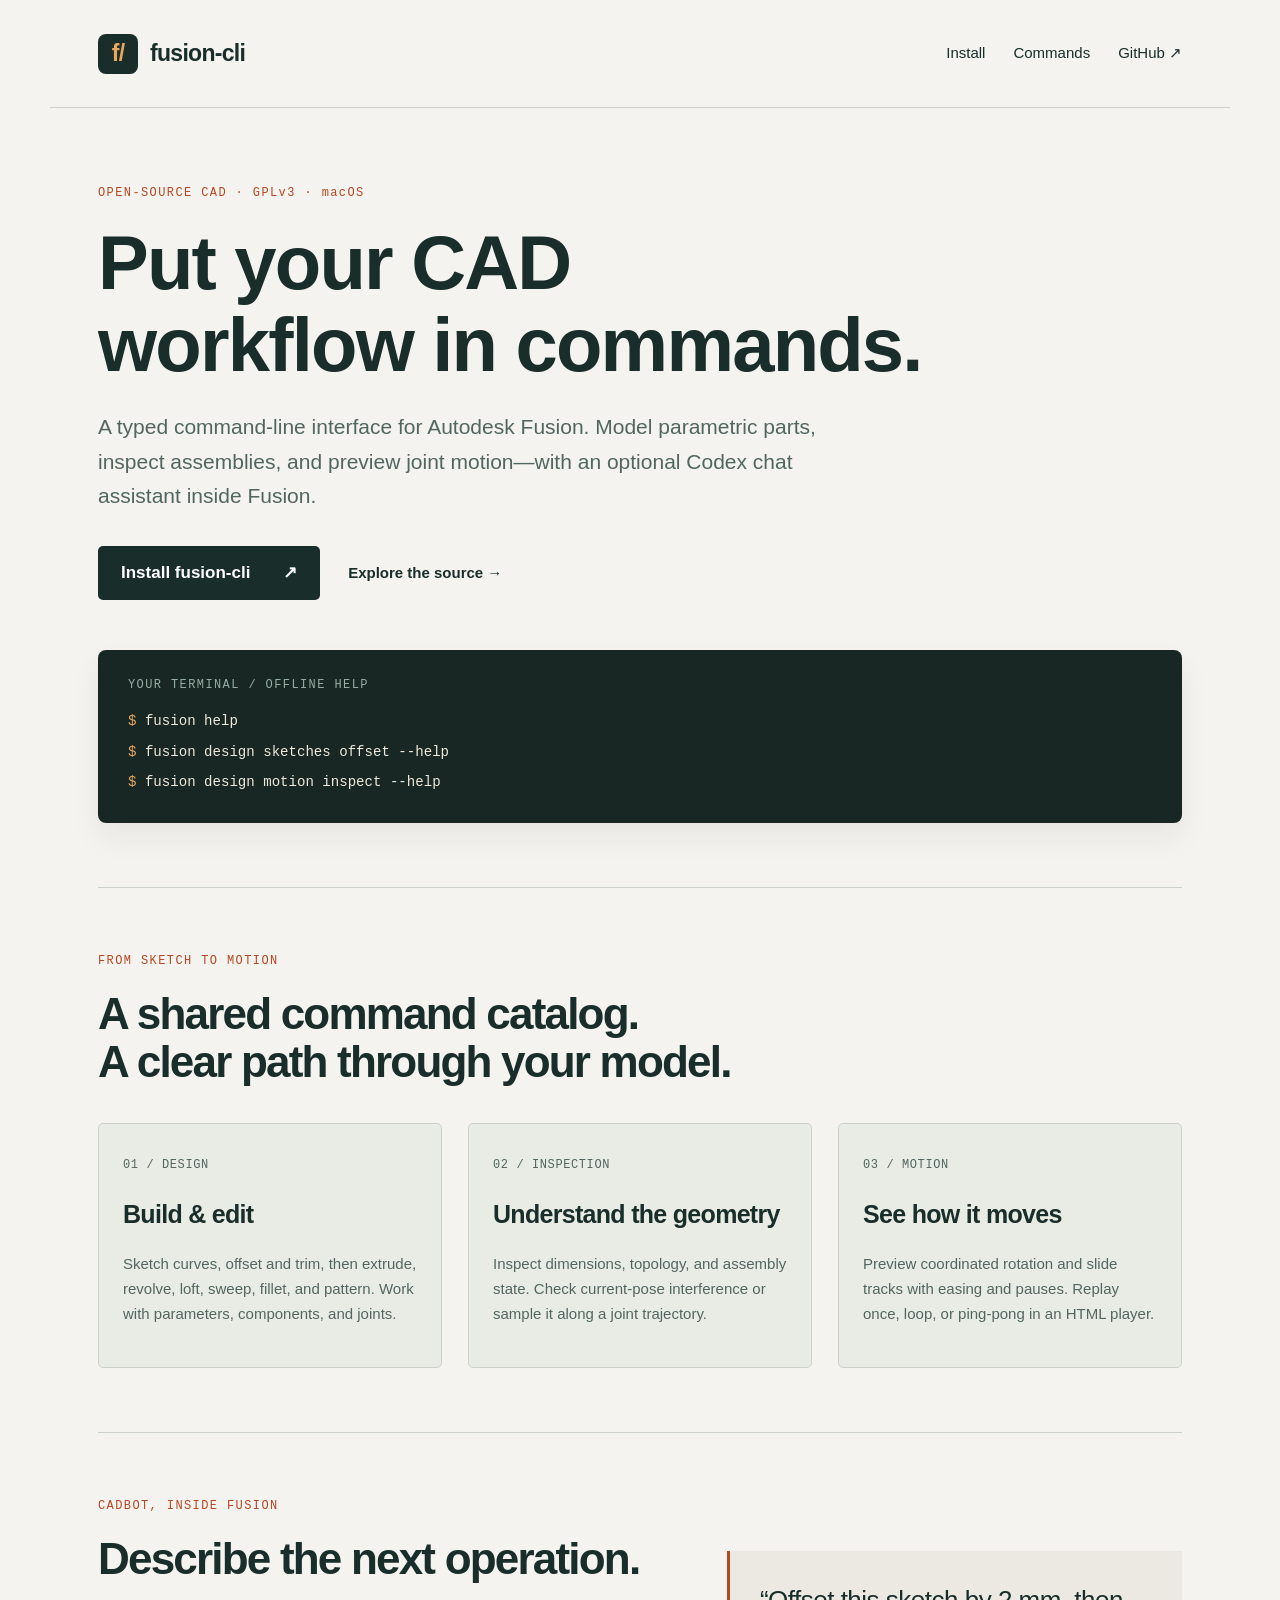
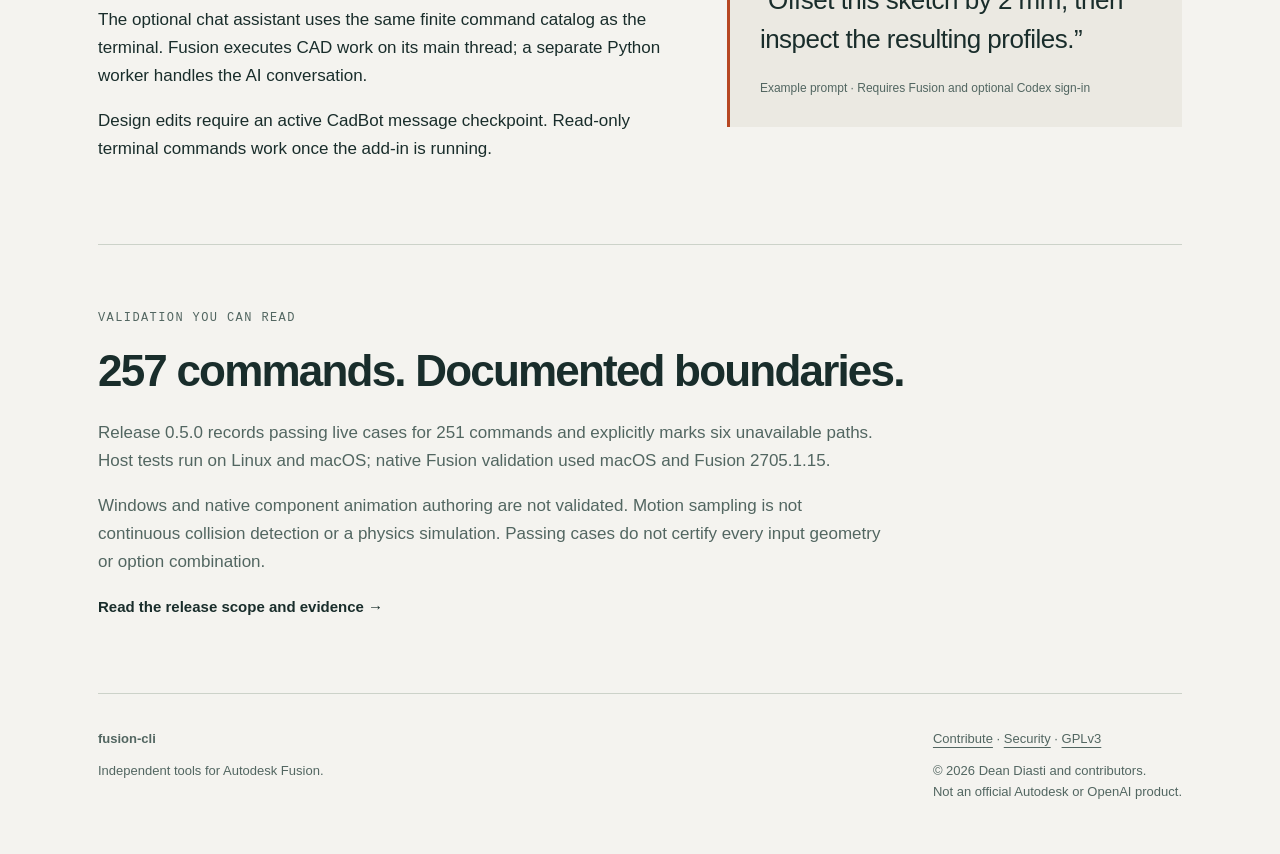
==== site/index.html @ 431b4439 "Publish searchable documentation and Homebrew installation guide" ====
<!doctype html>
<html lang="en"><head><meta charset="utf-8"><meta name="viewport" content="width=device-width, initial-scale=1"><title>fusion-cli — Open-source CLI for Autodesk Fusion CAD</title><meta name="description" content="Build parametric parts, inspect assemblies, and preview joint motion with fusion-cli, a GPLv3 command-line interface and optional AI assistant for Autodesk Fusion."><meta name="robots" content="index,follow"><link rel="canonical" href="https://deandiasti.github.io/fusion-cli/"><meta property="og:type" content="website"><meta property="og:title" content="fusion-cli — Open-source CLI for Autodesk Fusion CAD"><meta property="og:description" content="Build parametric parts, inspect assemblies, and preview joint motion with fusion-cli, a GPLv3 command-line interface and optional AI assistant for Autodesk Fusion."><meta property="og:url" content="https://deandiasti.github.io/fusion-cli/"><meta property="og:site_name" content="fusion-cli"><meta name="twitter:card" content="summary"><meta name="theme-color" content="#f4f3ef"><link rel="icon" href="./assets/favicon.svg" type="image/svg+xml"><link rel="stylesheet" href="./assets/style.css"><script type="application/ld+json">{"@context": "https://schema.org", "@type": ["SoftwareApplication", "SoftwareSourceCode"], "name": "fusion-cli \u2014 Open-source CLI for Autodesk Fusion CAD", "url": "https://deandiasti.github.io/fusion-cli/", "description": "Build parametric parts, inspect assemblies, and preview joint motion with fusion-cli, a GPLv3 command-line interface and optional AI assistant for Autodesk Fusion.", "applicationCategory": "DesignApplication", "operatingSystem": "macOS", "softwareVersion": "0.5.0", "license": "https://github.com/DeanDiasti/fusion-cli/blob/main/LICENSE", "isAccessibleForFree": true, "codeRepository": "https://github.com/DeanDiasti/fusion-cli", "downloadUrl": "https://deandiasti.github.io/fusion-cli/install/"}</script></head><body>
<a class="skip" href="#main">Skip to content</a><header><a class="brand" href="./"><span class="mark" aria-hidden="true">f/</span>fusion-cli</a><nav aria-label="Main navigation"><a href="./install/">Install</a><a href="./commands/">Commands</a><a href="https://github.com/DeanDiasti/fusion-cli">GitHub <span aria-hidden="true">↗</span></a></nav></header><main id="main">
<section class="hero"><p class="eyebrow">OPEN-SOURCE CAD · GPLv3 · macOS</p><h1>Put your CAD<br>workflow in commands.</h1><p class="lead">A typed command-line interface for Autodesk Fusion. Model parametric parts, inspect assemblies, and preview joint motion—with an optional Codex chat assistant inside Fusion.</p><div class="actions"><a class="button" href="install/">Install fusion-cli <span aria-hidden="true">↗</span></a><a class="text-link" href="https://github.com/DeanDiasti/fusion-cli">Explore the source →</a></div><div class="terminal"><div class="terminal-label">YOUR TERMINAL / OFFLINE HELP</div><pre><code><span>$</span> fusion help
<span>$</span> fusion design sketches offset --help
<span>$</span> fusion design motion inspect --help</code></pre></div></section>
<section><p class="eyebrow">FROM SKETCH TO MOTION</p><h2>A shared command catalog.<br>A clear path through your model.</h2><div class="cards"><article><span class="number">01 / DESIGN</span><h3>Build &amp; edit</h3><p>Sketch curves, offset and trim, then extrude, revolve, loft, sweep, fillet, and pattern. Work with parameters, components, and joints.</p></article><article><span class="number">02 / INSPECTION</span><h3>Understand the geometry</h3><p>Inspect dimensions, topology, and assembly state. Check current-pose interference or sample it along a joint trajectory.</p></article><article><span class="number">03 / MOTION</span><h3>See how it moves</h3><p>Preview coordinated rotation and slide tracks with easing and pauses. Replay once, loop, or ping-pong in an HTML player.</p></article></div></section>
<section class="split"><div><p class="eyebrow">CADBOT, INSIDE FUSION</p><h2>Describe the next operation.</h2><p>The optional chat assistant uses the same finite command catalog as the terminal. Fusion executes CAD work on its main thread; a separate Python worker handles the AI conversation.</p><p>Design edits require an active CadBot message checkpoint. Read-only terminal commands work once the add-in is running.</p></div><blockquote>“Offset this sketch by 2 mm, then inspect the resulting profiles.”<small>Example prompt · Requires Fusion and optional Codex sign-in</small></blockquote></section>
<section class="evidence"><p class="eyebrow">VALIDATION YOU CAN READ</p><h2>257 commands. Documented boundaries.</h2><p>Release 0.5.0 records passing live cases for 251 commands and explicitly marks six unavailable paths. Host tests run on Linux and macOS; native Fusion validation used macOS and Fusion 2705.1.15.</p><p>Windows and native component animation authoring are not validated. Motion sampling is not continuous collision detection or a physics simulation. Passing cases do not certify every input geometry or option combination.</p><a class="text-link" href="https://github.com/DeanDiasti/fusion-cli/blob/main/docs/release-0.5.0.md">Read the release scope and evidence →</a></section></main><footer><div><strong>fusion-cli</strong><p>Independent tools for Autodesk Fusion.</p></div><div><a href="https://github.com/DeanDiasti/fusion-cli/blob/main/CONTRIBUTING.md">Contribute</a> · <a href="https://github.com/DeanDiasti/fusion-cli/blob/main/SECURITY.md">Security</a> · <a href="https://github.com/DeanDiasti/fusion-cli/blob/main/LICENSE">GPLv3</a><p>© 2026 Dean Diasti and contributors.<br>Not an official Autodesk or OpenAI product.</p></div></footer></body></html>
---- site/assets/style.css ----
:root{color-scheme:light;--paper:#f4f3ef;--ink:#192d2b;--muted:#526661;--line:#ccd2c9;--accent:#b64722;--dark:#182724}*{box-sizing:border-box}body{margin:0;background:var(--paper);color:var(--ink);font:17px/1.65 -apple-system,BlinkMacSystemFont,"Segoe UI",sans-serif}a{color:inherit;text-underline-offset:4px}header,main,footer{max-width:1180px;margin:auto;padding:0 48px}header{height:108px;display:flex;align-items:center;justify-content:space-between;border-bottom:1px solid var(--line)}.brand{display:flex;align-items:center;gap:12px;font-weight:750;font-size:23px;text-decoration:none;letter-spacing:-.7px}.mark{background:var(--ink);color:#e9a65d;display:grid;place-items:center;width:40px;height:40px;border-radius:8px}nav{display:flex;gap:28px;font-size:15px}nav a{text-decoration:none}nav a:hover,.text-link:hover{color:var(--accent)}section{padding:64px 0;border-bottom:1px solid var(--line)}.hero{padding-top:76px}.eyebrow,.number,.terminal-label{font:12px/1.5 ui-monospace,SFMono-Regular,Consolas,monospace;letter-spacing:1.4px}.eyebrow{color:var(--accent);margin:0 0 20px}h1,h2,h3{line-height:1.08;letter-spacing:-1.8px;margin:0 0 24px}h1{font-size:clamp(44px,6.2vw,76px);max-width:880px;font-weight:650}h2{font-size:clamp(32px,3.5vw,44px);font-weight:600}h3{font-size:25px;letter-spacing:-.7px;margin-top:24px}.lead{font-size:21px;max-width:725px;color:var(--muted);line-height:1.65}p{max-width:790px}.actions{display:flex;gap:28px;align-items:center;flex-wrap:wrap;margin:32px 0}.button{background:var(--ink);color:white;text-decoration:none;padding:13px 23px;border-radius:5px;font-weight:600}.button span{margin-left:28px}.button:hover{background:#29453d}.text-link{font-size:15px;font-weight:650;text-decoration:none}.terminal{background:var(--dark);color:#eee9dc;margin-top:50px;padding:26px 30px;border-radius:8px;box-shadow:0 14px 30px #18272410}.terminal-label{color:#95afa3;margin-bottom:12px}.terminal pre{margin:0;font-size:16px;line-height:1.9}.terminal code span{color:#e9a65d}pre{overflow-x:auto;max-width:100%;white-space:pre;tab-size:2}code{font-family:ui-monospace,SFMono-Regular,Consolas,monospace;font-size:.88em}p code{background:#e7e9e1;padding:2px 5px;border-radius:3px}.code{background:#e8ebe3;border:1px solid var(--line);border-radius:6px;padding:22px 26px;line-height:1.9;margin:24px 0}.cards{display:grid;grid-template-columns:repeat(3,minmax(0,1fr));gap:26px;margin-top:38px}.cards article{padding:25px 24px;background:#e9ece4;border:1px solid var(--line);border-radius:5px}.cards p{font-size:15px;color:var(--muted)}.number{color:var(--muted);letter-spacing:.6px}.split{display:grid;grid-template-columns:1.25fr 1fr;gap:60px;align-items:center}blockquote{margin:0;padding:30px;border-left:3px solid var(--accent);font-size:26px;line-height:1.5;letter-spacing:-.5px;background:#ebe9e2}blockquote small{display:block;margin-top:20px;font-size:12px;color:var(--muted);letter-spacing:0}.evidence{padding-bottom:72px}.evidence p{color:var(--muted)}.page-intro{padding-top:72px}ul{padding-left:24px;max-width:820px}li{margin:10px 0}footer{display:flex;justify-content:space-between;gap:35px;padding-top:34px;padding-bottom:42px;font-size:13px;color:var(--muted)}footer p{margin:10px 0}.skip{position:absolute;left:16px;top:-100px;background:var(--ink);color:white;padding:10px;z-index:1}.skip:focus{top:8px}:focus-visible{outline:3px solid var(--accent);outline-offset:5px}@media(max-width:760px){header,main,footer{padding-left:22px;padding-right:22px}header{height:88px}nav{gap:16px;font-size:13px}.brand{font-size:20px;gap:8px}.mark{width:32px;height:32px}section{padding:44px 0}.hero,.page-intro{padding-top:50px}.lead{font-size:18px}.cards,.split{grid-template-columns:1fr;gap:20px}.cards article{padding:22px}.terminal{padding:20px;margin-top:34px}.terminal pre{font-size:13px}.code{padding:17px;font-size:14px}footer{flex-direction:column;gap:14px;padding-top:26px;padding-bottom:30px}blockquote{font-size:23px}.actions{gap:20px}}@media(prefers-reduced-motion:reduce){*{scroll-behavior:auto}}
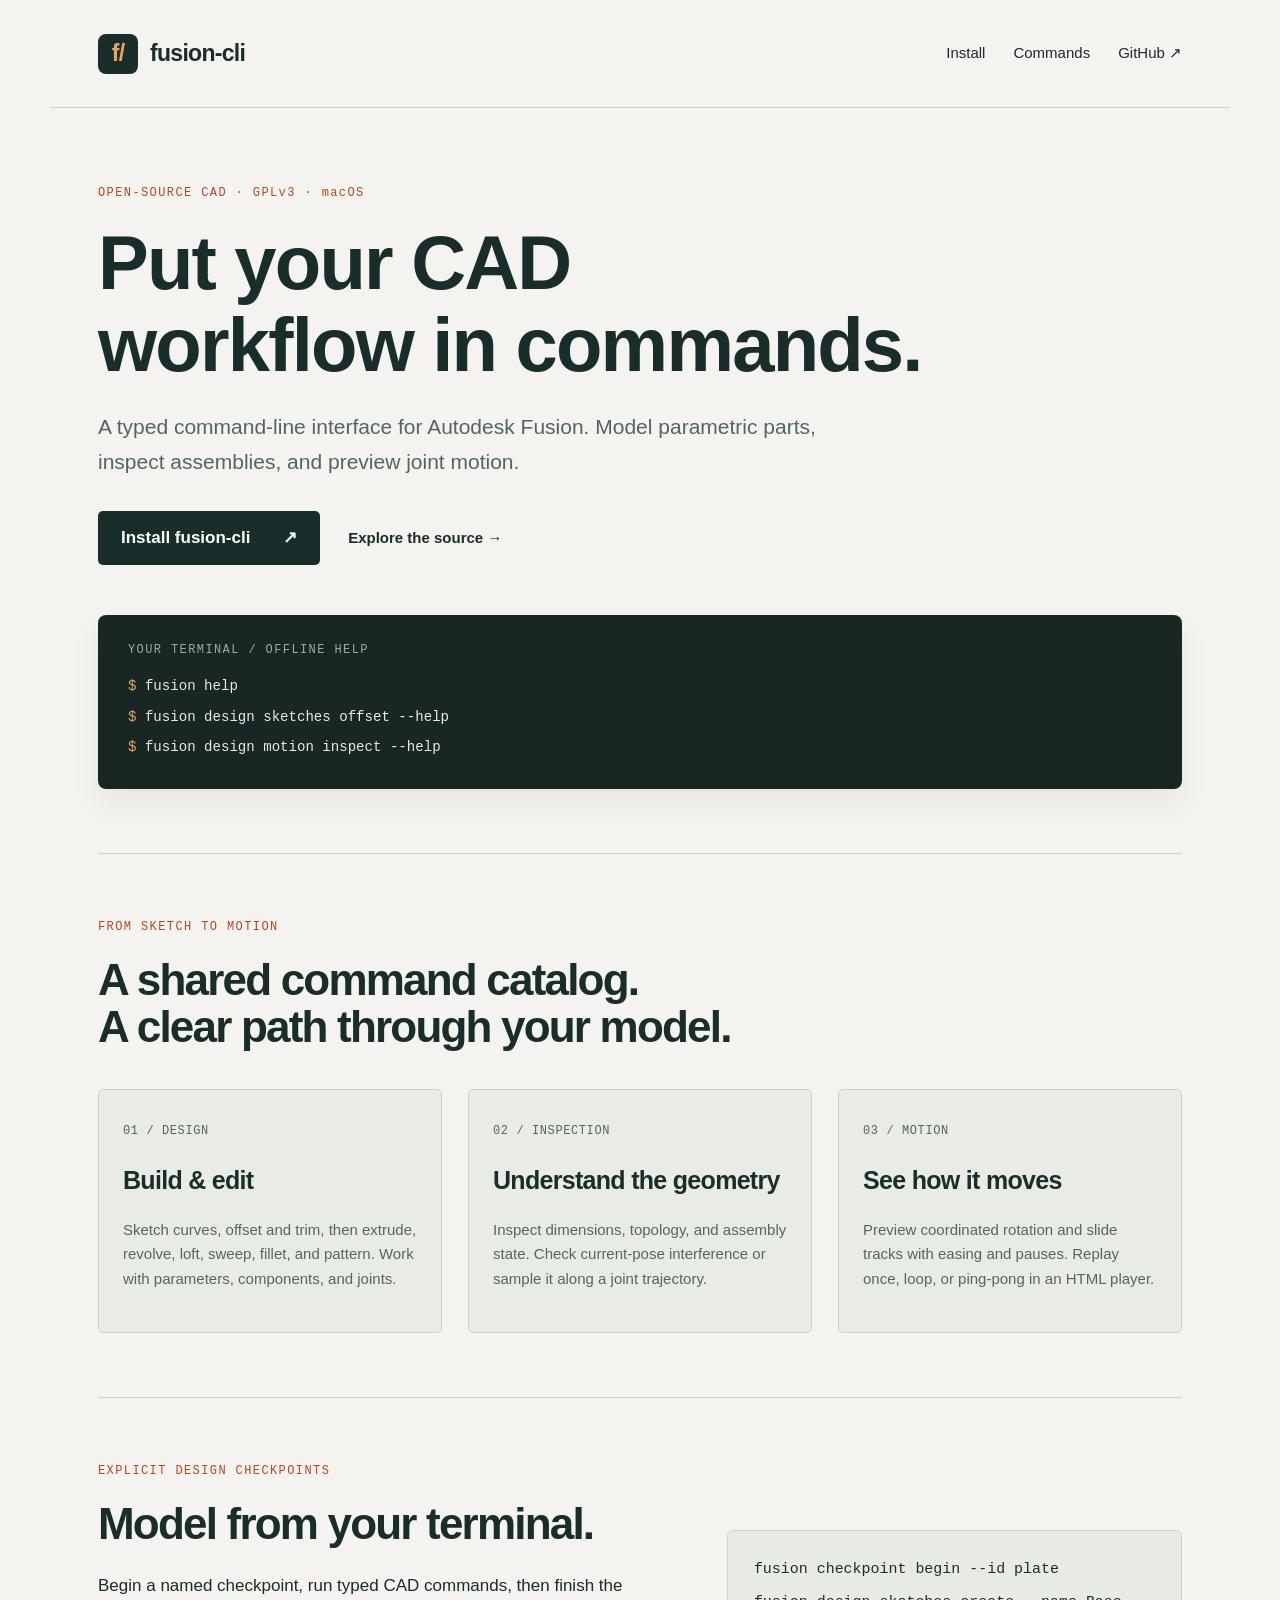
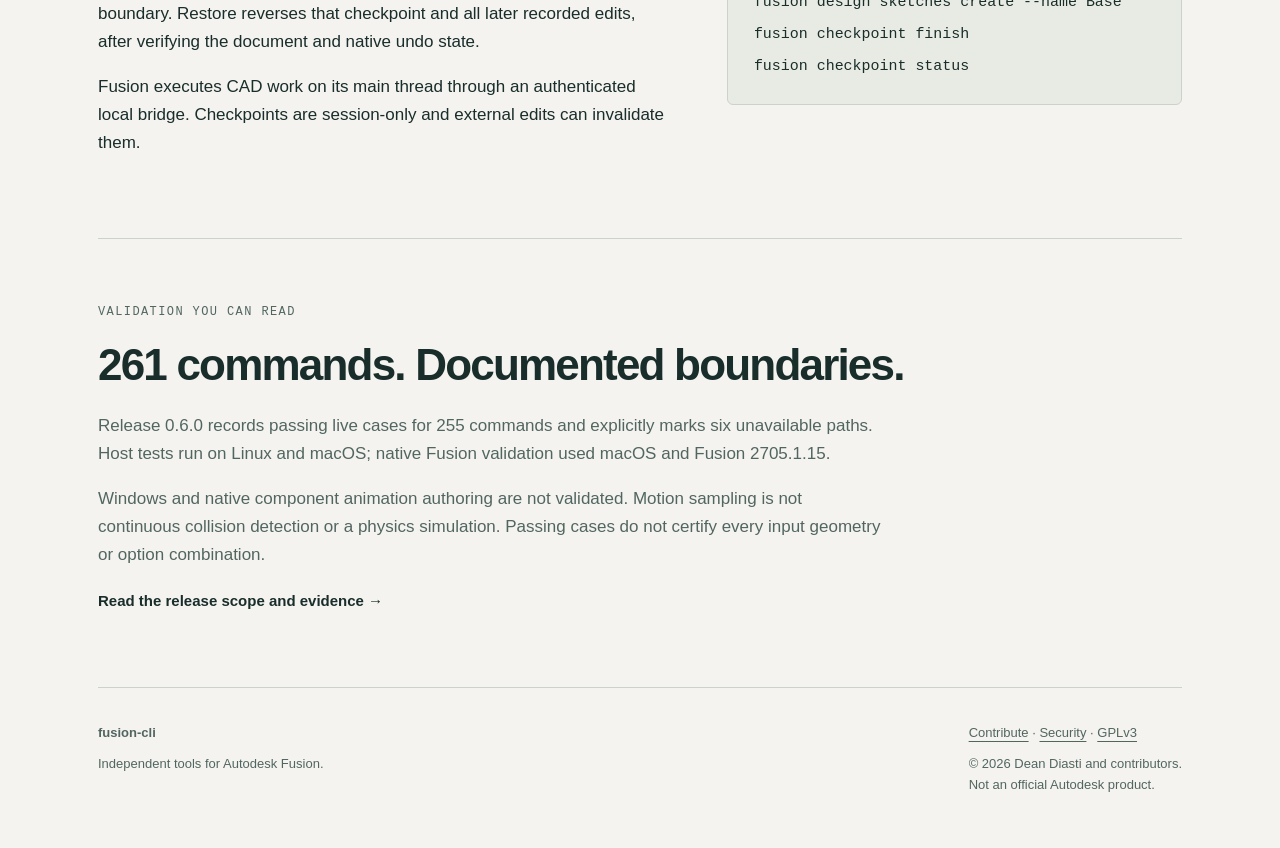
==== commit 9dc794b9: "Make fusion-cli a standalone CLI with explicit Design checkpoints" ====
--- a/site/index.html
+++ b/site/index.html
@@ -1,9 +1,12 @@
 <!doctype html>
-<html lang="en"><head><meta charset="utf-8"><meta name="viewport" content="width=device-width, initial-scale=1"><title>fusion-cli — Open-source CLI for Autodesk Fusion CAD</title><meta name="description" content="Build parametric parts, inspect assemblies, and preview joint motion with fusion-cli, a GPLv3 command-line interface and optional AI assistant for Autodesk Fusion."><meta name="robots" content="index,follow"><link rel="canonical" href="https://deandiasti.github.io/fusion-cli/"><meta property="og:type" content="website"><meta property="og:title" content="fusion-cli — Open-source CLI for Autodesk Fusion CAD"><meta property="og:description" content="Build parametric parts, inspect assemblies, and preview joint motion with fusion-cli, a GPLv3 command-line interface and optional AI assistant for Autodesk Fusion."><meta property="og:url" content="https://deandiasti.github.io/fusion-cli/"><meta property="og:site_name" content="fusion-cli"><meta name="twitter:card" content="summary"><meta name="theme-color" content="#f4f3ef"><link rel="icon" href="./assets/favicon.svg" type="image/svg+xml"><link rel="stylesheet" href="./assets/style.css"><script type="application/ld+json">{"@context": "https://schema.org", "@type": ["SoftwareApplication", "SoftwareSourceCode"], "name": "fusion-cli \u2014 Open-source CLI for Autodesk Fusion CAD", "url": "https://deandiasti.github.io/fusion-cli/", "description": "Build parametric parts, inspect assemblies, and preview joint motion with fusion-cli, a GPLv3 command-line interface and optional AI assistant for Autodesk Fusion.", "applicationCategory": "DesignApplication", "operatingSystem": "macOS", "softwareVersion": "0.5.0", "license": "https://github.com/DeanDiasti/fusion-cli/blob/main/LICENSE", "isAccessibleForFree": true, "codeRepository": "https://github.com/DeanDiasti/fusion-cli", "downloadUrl": "https://deandiasti.github.io/fusion-cli/install/"}</script></head><body>
+<html lang="en"><head><meta charset="utf-8"><meta name="viewport" content="width=device-width, initial-scale=1"><title>fusion-cli — Open-source CLI for Autodesk Fusion CAD</title><meta name="description" content="Build parametric parts, inspect assemblies, and preview joint motion with fusion-cli, a GPLv3 command-line interface and verified Design checkpoints for Autodesk Fusion."><meta name="robots" content="index,follow"><link rel="canonical" href="https://deandiasti.github.io/fusion-cli/"><meta property="og:type" content="website"><meta property="og:title" content="fusion-cli — Open-source CLI for Autodesk Fusion CAD"><meta property="og:description" content="Build parametric parts, inspect assemblies, and preview joint motion with fusion-cli, a GPLv3 command-line interface and verified Design checkpoints for Autodesk Fusion."><meta property="og:url" content="https://deandiasti.github.io/fusion-cli/"><meta property="og:site_name" content="fusion-cli"><meta name="twitter:card" content="summary"><meta name="theme-color" content="#f4f3ef"><link rel="icon" href="./assets/favicon.svg" type="image/svg+xml"><link rel="stylesheet" href="./assets/style.css"><script type="application/ld+json">{"@context": "https://schema.org", "@type": ["SoftwareApplication", "SoftwareSourceCode"], "name": "fusion-cli \u2014 Open-source CLI for Autodesk Fusion CAD", "url": "https://deandiasti.github.io/fusion-cli/", "description": "Build parametric parts, inspect assemblies, and preview joint motion with fusion-cli, a GPLv3 command-line interface and verified Design checkpoints for Autodesk Fusion.", "applicationCategory": "DesignApplication", "operatingSystem": "macOS", "softwareVersion": "0.6.0", "license": "https://github.com/DeanDiasti/fusion-cli/blob/main/LICENSE", "isAccessibleForFree": true, "codeRepository": "https://github.com/DeanDiasti/fusion-cli", "downloadUrl": "https://deandiasti.github.io/fusion-cli/install/"}</script></head><body>
 <a class="skip" href="#main">Skip to content</a><header><a class="brand" href="./"><span class="mark" aria-hidden="true">f/</span>fusion-cli</a><nav aria-label="Main navigation"><a href="./install/">Install</a><a href="./commands/">Commands</a><a href="https://github.com/DeanDiasti/fusion-cli">GitHub <span aria-hidden="true">↗</span></a></nav></header><main id="main">
-<section class="hero"><p class="eyebrow">OPEN-SOURCE CAD · GPLv3 · macOS</p><h1>Put your CAD<br>workflow in commands.</h1><p class="lead">A typed command-line interface for Autodesk Fusion. Model parametric parts, inspect assemblies, and preview joint motion—with an optional Codex chat assistant inside Fusion.</p><div class="actions"><a class="button" href="install/">Install fusion-cli <span aria-hidden="true">↗</span></a><a class="text-link" href="https://github.com/DeanDiasti/fusion-cli">Explore the source →</a></div><div class="terminal"><div class="terminal-label">YOUR TERMINAL / OFFLINE HELP</div><pre><code><span>$</span> fusion help
+<section class="hero"><p class="eyebrow">OPEN-SOURCE CAD · GPLv3 · macOS</p><h1>Put your CAD<br>workflow in commands.</h1><p class="lead">A typed command-line interface for Autodesk Fusion. Model parametric parts, inspect assemblies, and preview joint motion.</p><div class="actions"><a class="button" href="install/">Install fusion-cli <span aria-hidden="true">↗</span></a><a class="text-link" href="https://github.com/DeanDiasti/fusion-cli">Explore the source →</a></div><div class="terminal"><div class="terminal-label">YOUR TERMINAL / OFFLINE HELP</div><pre><code><span>$</span> fusion help
 <span>$</span> fusion design sketches offset --help
 <span>$</span> fusion design motion inspect --help</code></pre></div></section>
 <section><p class="eyebrow">FROM SKETCH TO MOTION</p><h2>A shared command catalog.<br>A clear path through your model.</h2><div class="cards"><article><span class="number">01 / DESIGN</span><h3>Build &amp; edit</h3><p>Sketch curves, offset and trim, then extrude, revolve, loft, sweep, fillet, and pattern. Work with parameters, components, and joints.</p></article><article><span class="number">02 / INSPECTION</span><h3>Understand the geometry</h3><p>Inspect dimensions, topology, and assembly state. Check current-pose interference or sample it along a joint trajectory.</p></article><article><span class="number">03 / MOTION</span><h3>See how it moves</h3><p>Preview coordinated rotation and slide tracks with easing and pauses. Replay once, loop, or ping-pong in an HTML player.</p></article></div></section>
-<section class="split"><div><p class="eyebrow">CADBOT, INSIDE FUSION</p><h2>Describe the next operation.</h2><p>The optional chat assistant uses the same finite command catalog as the terminal. Fusion executes CAD work on its main thread; a separate Python worker handles the AI conversation.</p><p>Design edits require an active CadBot message checkpoint. Read-only terminal commands work once the add-in is running.</p></div><blockquote>“Offset this sketch by 2 mm, then inspect the resulting profiles.”<small>Example prompt · Requires Fusion and optional Codex sign-in</small></blockquote></section>
-<section class="evidence"><p class="eyebrow">VALIDATION YOU CAN READ</p><h2>257 commands. Documented boundaries.</h2><p>Release 0.5.0 records passing live cases for 251 commands and explicitly marks six unavailable paths. Host tests run on Linux and macOS; native Fusion validation used macOS and Fusion 2705.1.15.</p><p>Windows and native component animation authoring are not validated. Motion sampling is not continuous collision detection or a physics simulation. Passing cases do not certify every input geometry or option combination.</p><a class="text-link" href="https://github.com/DeanDiasti/fusion-cli/blob/main/docs/release-0.5.0.md">Read the release scope and evidence →</a></section></main><footer><div><strong>fusion-cli</strong><p>Independent tools for Autodesk Fusion.</p></div><div><a href="https://github.com/DeanDiasti/fusion-cli/blob/main/CONTRIBUTING.md">Contribute</a> · <a href="https://github.com/DeanDiasti/fusion-cli/blob/main/SECURITY.md">Security</a> · <a href="https://github.com/DeanDiasti/fusion-cli/blob/main/LICENSE">GPLv3</a><p>© 2026 Dean Diasti and contributors.<br>Not an official Autodesk or OpenAI product.</p></div></footer></body></html>
+<section class="split"><div><p class="eyebrow">EXPLICIT DESIGN CHECKPOINTS</p><h2>Model from your terminal.</h2><p>Begin a named checkpoint, run typed CAD commands, then finish the boundary. Restore reverses that checkpoint and all later recorded edits, after verifying the document and native undo state.</p><p>Fusion executes CAD work on its main thread through an authenticated local bridge. Checkpoints are session-only and external edits can invalidate them.</p></div><pre class="code"><code>fusion checkpoint begin --id plate
+fusion design sketches create --name Base
+fusion checkpoint finish
+fusion checkpoint status</code></pre></section>
+<section class="evidence"><p class="eyebrow">VALIDATION YOU CAN READ</p><h2>261 commands. Documented boundaries.</h2><p>Release 0.6.0 records passing live cases for 255 commands and explicitly marks six unavailable paths. Host tests run on Linux and macOS; native Fusion validation used macOS and Fusion 2705.1.15.</p><p>Windows and native component animation authoring are not validated. Motion sampling is not continuous collision detection or a physics simulation. Passing cases do not certify every input geometry or option combination.</p><a class="text-link" href="https://github.com/DeanDiasti/fusion-cli/blob/main/docs/release-0.6.0.md">Read the release scope and evidence →</a></section></main><footer><div><strong>fusion-cli</strong><p>Independent tools for Autodesk Fusion.</p></div><div><a href="https://github.com/DeanDiasti/fusion-cli/blob/main/CONTRIBUTING.md">Contribute</a> · <a href="https://github.com/DeanDiasti/fusion-cli/blob/main/SECURITY.md">Security</a> · <a href="https://github.com/DeanDiasti/fusion-cli/blob/main/LICENSE">GPLv3</a><p>© 2026 Dean Diasti and contributors.<br>Not an official Autodesk product.</p></div></footer></body></html>
